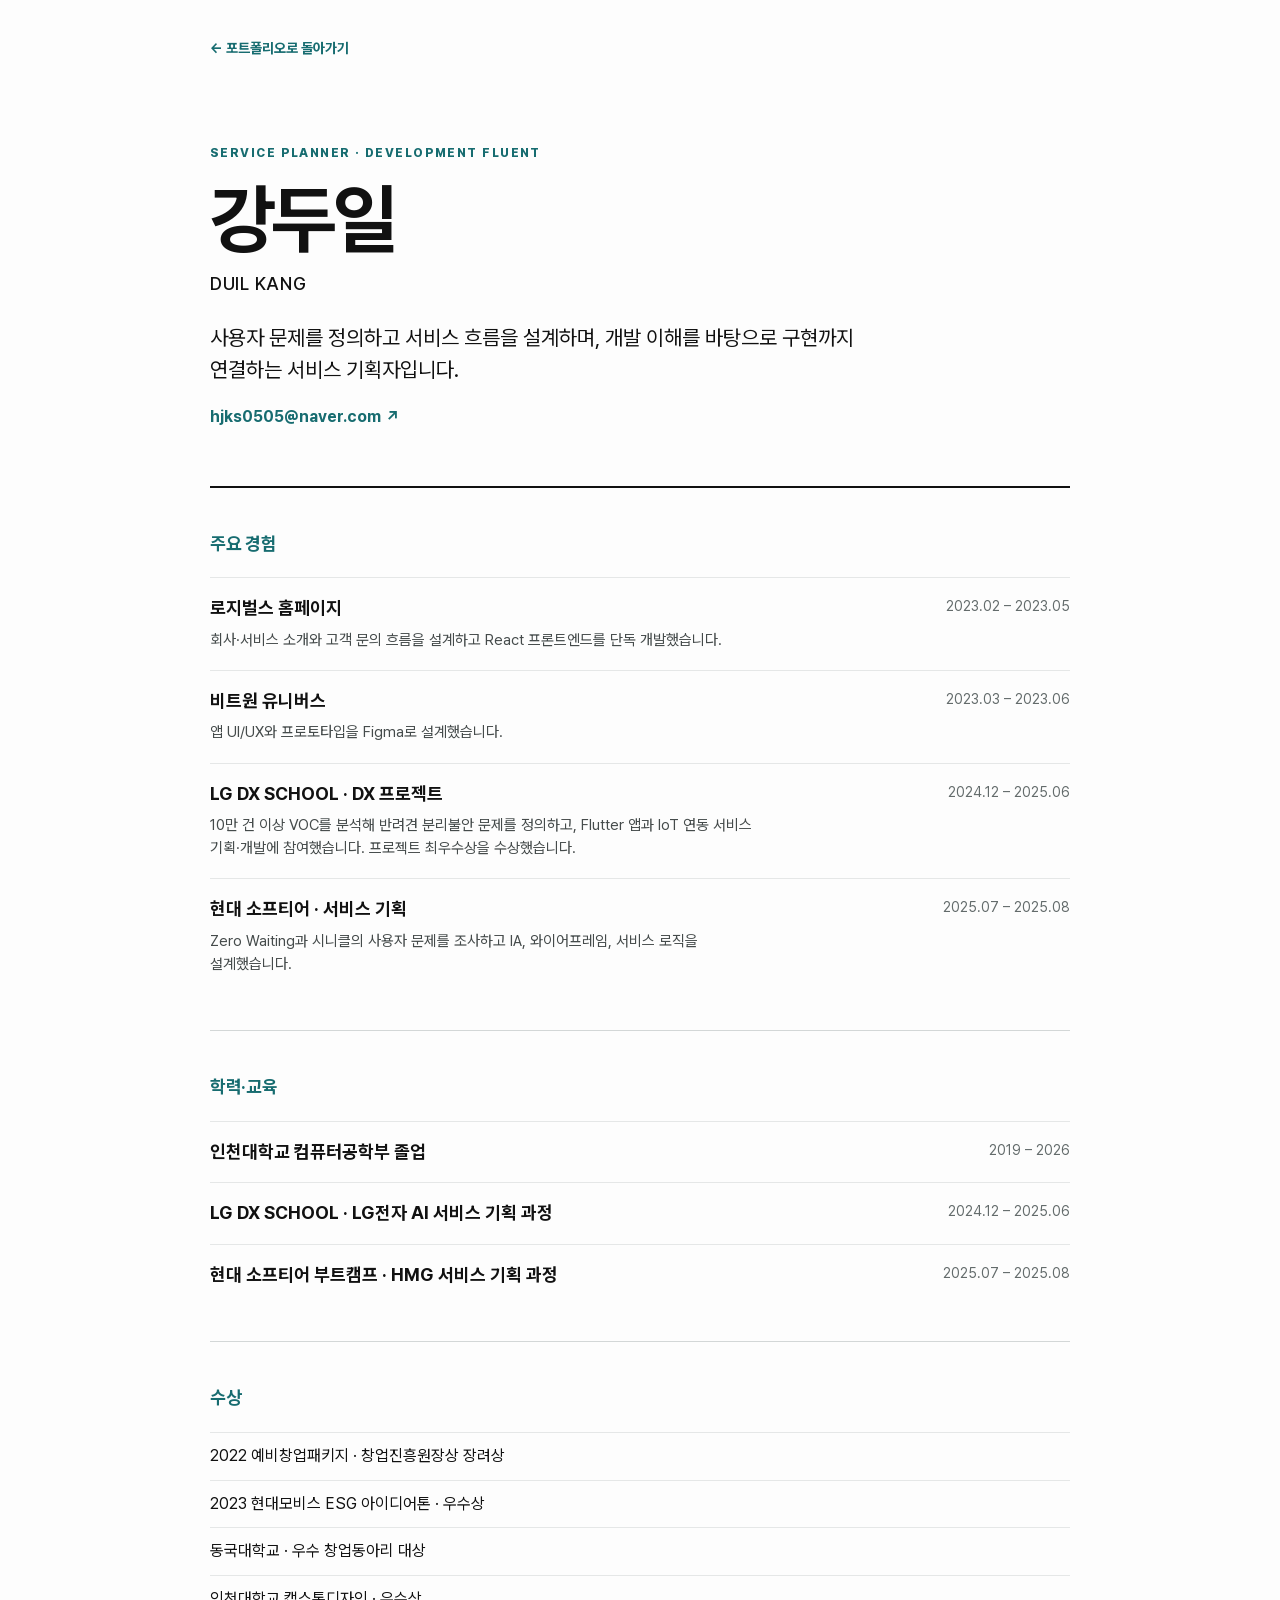
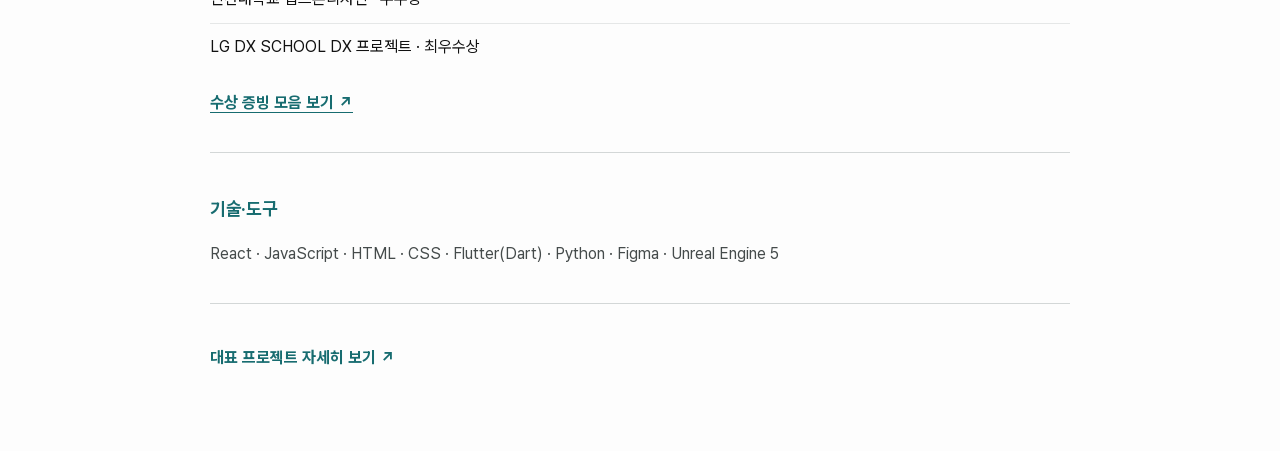
==== resume.html @ 3bc49fa0 "Publish portfolio site" ====
<!doctype html>
<html lang="ko">
<head>
  <meta charset="utf-8">
  <meta name="viewport" content="width=device-width, initial-scale=1">
  <title>강두일 | 이력서</title>
  <meta name="description" content="서비스 기획자 강두일의 주요 경험, 학력, 수상 및 기술 이력입니다.">
  <link rel="stylesheet" href="css/resume.css">
</head>
<body>
  <main class="resume-page">
    <header class="resume-header">
      <a class="back-link" href="index.html#contact">← 포트폴리오로 돌아가기</a>
      <p class="eyebrow">SERVICE PLANNER · DEVELOPMENT FLUENT</p>
      <h1>강두일 <span>DUIL KANG</span></h1>
      <p class="intro">사용자 문제를 정의하고 서비스 흐름을 설계하며, 개발 이해를 바탕으로 구현까지 연결하는 서비스 기획자입니다.</p>
      <a class="email-link" href="mailto:hjks0505@naver.com">hjks0505@naver.com ↗</a>
    </header>

    <section class="resume-section" aria-labelledby="experience-heading">
      <h2 id="experience-heading">주요 경험</h2>
      <div class="entry">
        <div><h3>로지벌스 홈페이지</h3><p>회사·서비스 소개와 고객 문의 흐름을 설계하고 React 프론트엔드를 단독 개발했습니다.</p></div>
        <time>2023.02 – 2023.05</time>
      </div>
      <div class="entry">
        <div><h3>비트원 유니버스</h3><p>앱 UI/UX와 프로토타입을 Figma로 설계했습니다.</p></div>
        <time>2023.03 – 2023.06</time>
      </div>
      <div class="entry">
        <div><h3>LG DX SCHOOL · DX 프로젝트</h3><p>10만 건 이상 VOC를 분석해 반려견 분리불안 문제를 정의하고, Flutter 앱과 IoT 연동 서비스 기획·개발에 참여했습니다. 프로젝트 최우수상을 수상했습니다.</p></div>
        <time>2024.12 – 2025.06</time>
      </div>
      <div class="entry">
        <div><h3>현대 소프티어 · 서비스 기획</h3><p>Zero Waiting과 시니클의 사용자 문제를 조사하고 IA, 와이어프레임, 서비스 로직을 설계했습니다.</p></div>
        <time>2025.07 – 2025.08</time>
      </div>
    </section>

    <section class="resume-section" aria-labelledby="education-heading">
      <h2 id="education-heading">학력·교육</h2>
      <div class="entry"><h3>인천대학교 컴퓨터공학부 졸업</h3><time>2019 – 2026</time></div>
      <div class="entry"><h3>LG DX SCHOOL · LG전자 AI 서비스 기획 과정</h3><time>2024.12 – 2025.06</time></div>
      <div class="entry"><h3>현대 소프티어 부트캠프 · HMG 서비스 기획 과정</h3><time>2025.07 – 2025.08</time></div>
    </section>

    <section class="resume-section" aria-labelledby="awards-heading">
      <h2 id="awards-heading">수상</h2>
      <ul class="plain-list">
        <li>2022 예비창업패키지 · 창업진흥원장상 장려상</li>
        <li>2023 현대모비스 ESG 아이디어톤 · 우수상</li>
        <li>동국대학교 · 우수 창업동아리 대상</li>
        <li>인천대학교 캡스톤디자인 · 우수상</li>
        <li>LG DX SCHOOL DX 프로젝트 · 최우수상</li>
      </ul>
      <a class="award-proof" href="https://www.figma.com/design/TJ1PYk25xvkmE8Gh16n5PC/%EA%B0%95%EB%91%90%EC%9D%BC_%EC%88%98%EC%83%81%EB%82%B4%EC%97%AD?node-id=0-1&amp;t=K2ObfmiC1MfEuUVk-1" target="_blank" rel="noopener noreferrer">수상 증빙 모음 보기 ↗</a>
    </section>

    <section class="resume-section" aria-labelledby="skills-heading">
      <h2 id="skills-heading">기술·도구</h2>
      <p>React · JavaScript · HTML · CSS · Flutter(Dart) · Python · Figma · Unreal Engine 5</p>
    </section>

    <footer><a href="index.html#work">대표 프로젝트 자세히 보기 ↗</a></footer>
  </main>
</body>
</html>
---- css/resume.css ----
@font-face {
  font-family: Pretendard;
  src: url('../font/Pretendard/PretendardVariable.woff2') format('woff2');
  font-style: normal;
  font-weight: 100 900;
  font-display: swap;
}

* { box-sizing: border-box; }
html { scroll-behavior: smooth; }
body {
  margin: 0;
  background: #fdfdfd;
  color: #111;
  font-family: Pretendard, sans-serif;
  line-height: 1.55;
}
a { color: inherit; }
a:focus-visible { outline: 2px solid #176c70; outline-offset: 5px; }
.resume-page { width: min(860px, calc(100% - 48px)); margin: 0 auto; padding: 36px 0 80px; }
.resume-header { padding: 0 0 56px; border-bottom: 2px solid #111; }
.back-link { display: inline-block; margin-bottom: 84px; color: #176c70; text-decoration: none; font-size: 14px; font-weight: 700; }
.back-link:hover, .email-link:hover, footer a:hover { text-decoration: underline; }
.eyebrow { margin: 0 0 16px; color: #176c70; font-size: 12px; font-weight: 800; letter-spacing: .12em; }
h1 { margin: 0; font-size: clamp(42px, 7vw, 76px); line-height: 1.1; letter-spacing: -.06em; }
h1 span { display: block; margin-top: 12px; font-size: clamp(14px, 1.5vw, 18px); font-weight: 500; letter-spacing: .04em; }
.intro { max-width: 680px; margin: 28px 0 18px; font-size: clamp(17px, 2vw, 21px); line-height: 1.55; word-break: keep-all; }
.email-link { color: #176c70; font-weight: 700; text-decoration: none; }
.resume-section { padding: 42px 0 36px; border-bottom: 1px solid #d3d7d7; }
.resume-section h2 { margin: 0 0 20px; color: #176c70; font-size: 18px; letter-spacing: -.02em; }
.entry { display: flex; justify-content: space-between; gap: 28px; padding: 18px 0; border-top: 1px solid #e5e7e7; }
.entry h3 { margin: 0; font-size: 18px; line-height: 1.35; }
.entry p { max-width: 570px; margin: 8px 0 0; color: #454b4b; font-size: 15px; word-break: keep-all; }
.entry time { flex: 0 0 auto; color: #636b6b; font-size: 14px; }
.plain-list { margin: 0; padding: 0; list-style: none; }
.plain-list li { padding: 11px 0; border-top: 1px solid #e5e7e7; }
.award-proof { display: inline-block; margin-top: 20px; color: #176c70; font-weight: 700; text-underline-offset: 4px; }
.resume-section > p { margin: 0; color: #454b4b; }
footer { margin-top: 42px; }
footer a { color: #176c70; font-weight: 700; text-decoration: none; }

@media (max-width: 600px) {
  .resume-page { width: min(100% - 36px, 860px); padding-top: 24px; }
  .back-link { margin-bottom: 64px; }
  .entry { display: block; }
  .entry time { display: block; margin-top: 8px; }
}

@media print {
  body { background: #fff; }
  .resume-page { width: 100%; padding: 0; }
  .back-link, footer { display: none; }
  .resume-header { padding-bottom: 28px; }
  .resume-section { padding: 24px 0 18px; break-inside: avoid; }
}
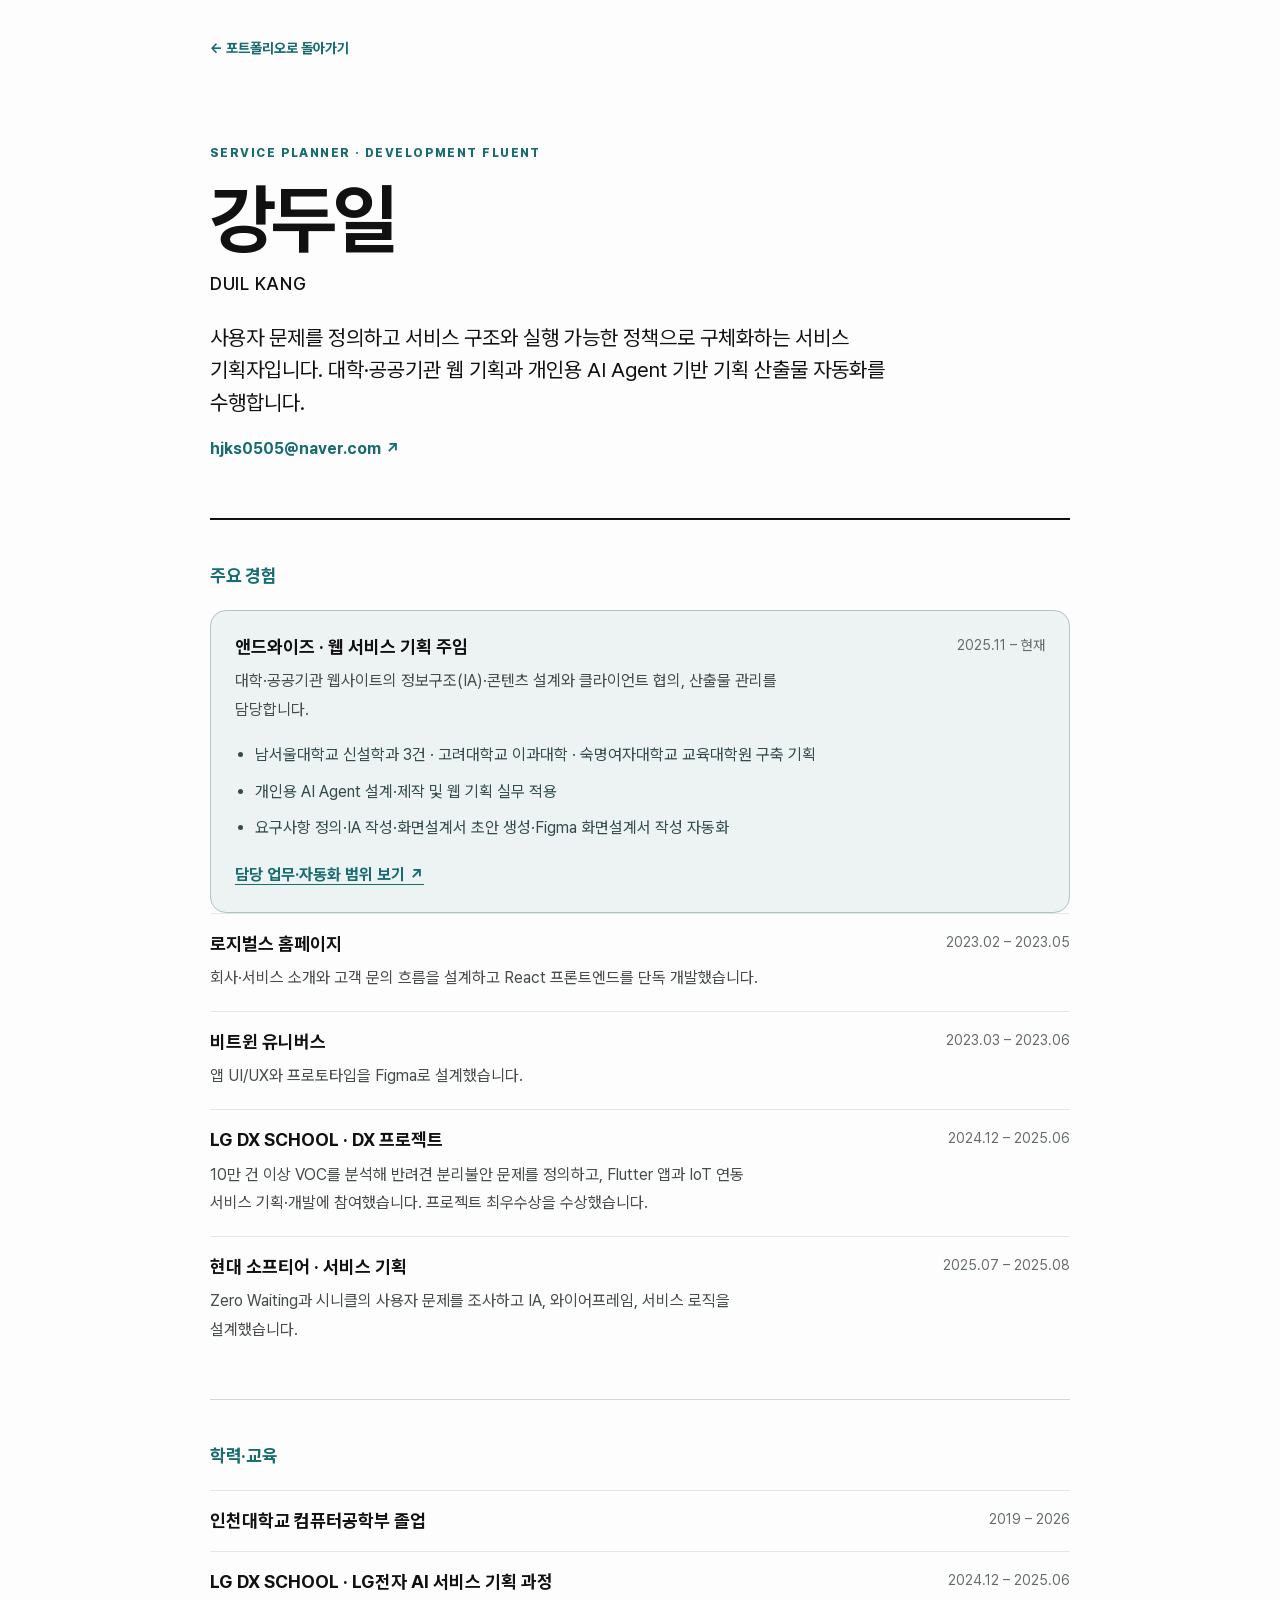
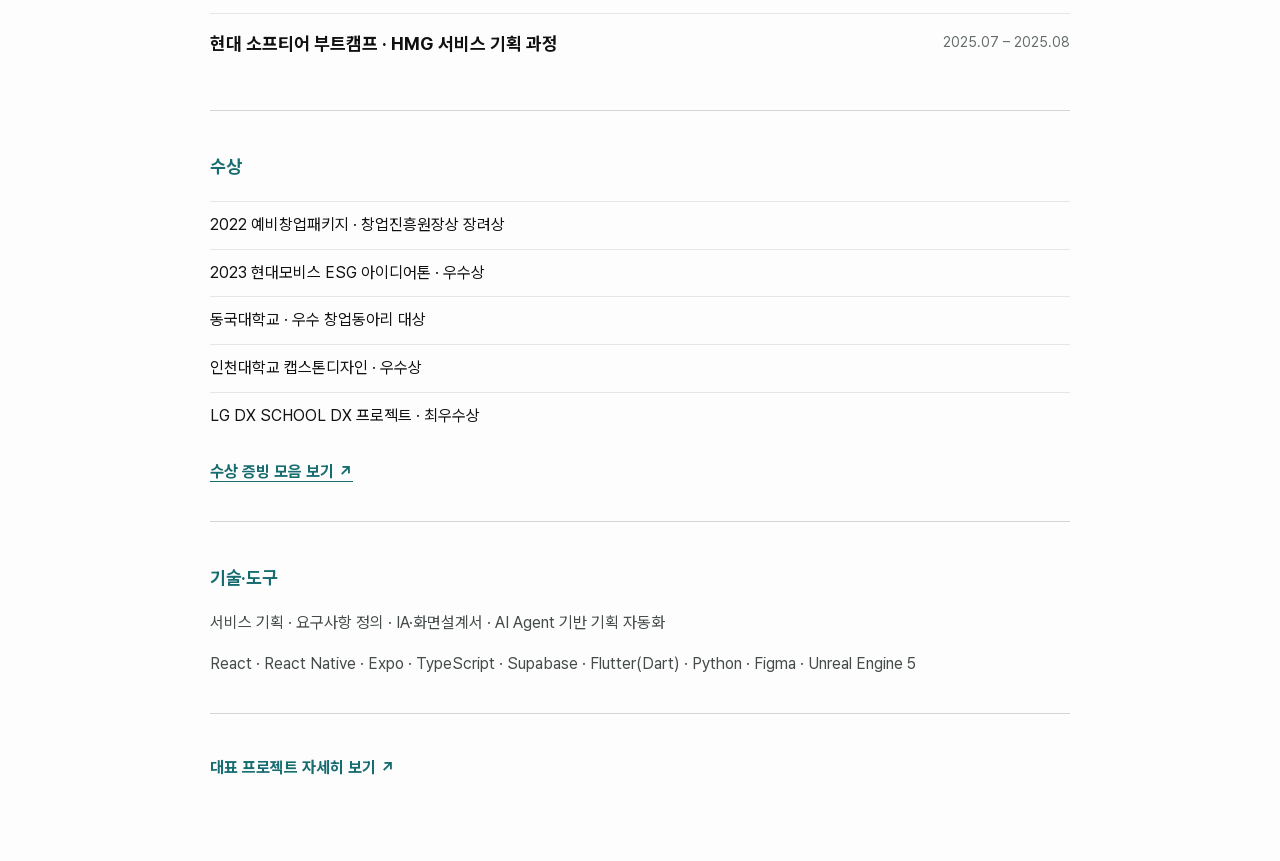
==== commit 64b93bb0: "Add Andwise planning experience and AI agent case study" ====
--- a/resume.html
+++ b/resume.html
@@ -13,18 +13,27 @@
       <a class="back-link" href="index.html#contact">← 포트폴리오로 돌아가기</a>
       <p class="eyebrow">SERVICE PLANNER · DEVELOPMENT FLUENT</p>
       <h1>강두일 <span>DUIL KANG</span></h1>
-      <p class="intro">사용자 문제를 정의하고 서비스 흐름을 설계하며, 개발 이해를 바탕으로 구현까지 연결하는 서비스 기획자입니다.</p>
+      <p class="intro">사용자 문제를 정의하고 서비스 구조와 실행 가능한 정책으로 구체화하는 서비스 기획자입니다. 대학·공공기관 웹 기획과 개인용 AI Agent 기반 기획 산출물 자동화를 수행합니다.</p>
       <a class="email-link" href="mailto:hjks0505@naver.com">hjks0505@naver.com ↗</a>
     </header>
 
     <section class="resume-section" aria-labelledby="experience-heading">
       <h2 id="experience-heading">주요 경험</h2>
+      <div class="entry entry--recent">
+        <div>
+          <h3>앤드와이즈 · 웹 서비스 기획 주임</h3>
+          <p>대학·공공기관 웹사이트의 정보구조(IA)·콘텐츠 설계와 클라이언트 협의, 산출물 관리를 담당합니다.</p>
+          <ul class="entry-details"><li>남서울대학교 신설학과 3건 · 고려대학교 이과대학 · 숙명여자대학교 교육대학원 구축 기획</li><li>개인용 AI Agent 설계·제작 및 웹 기획 실무 적용</li><li>요구사항 정의·IA 작성·화면설계서 초안 생성·Figma 화면설계서 작성 자동화</li></ul>
+          <a class="award-proof" href="index.html#andwise">담당 업무·자동화 범위 보기 ↗</a>
+        </div>
+        <time>2025.11 – 현재</time>
+      </div>
       <div class="entry">
         <div><h3>로지벌스 홈페이지</h3><p>회사·서비스 소개와 고객 문의 흐름을 설계하고 React 프론트엔드를 단독 개발했습니다.</p></div>
         <time>2023.02 – 2023.05</time>
       </div>
       <div class="entry">
-        <div><h3>비트원 유니버스</h3><p>앱 UI/UX와 프로토타입을 Figma로 설계했습니다.</p></div>
+        <div><h3>비트윈 유니버스</h3><p>앱 UI/UX와 프로토타입을 Figma로 설계했습니다.</p></div>
         <time>2023.03 – 2023.06</time>
       </div>
       <div class="entry">
@@ -58,7 +67,8 @@
 
     <section class="resume-section" aria-labelledby="skills-heading">
       <h2 id="skills-heading">기술·도구</h2>
-      <p>React · JavaScript · HTML · CSS · Flutter(Dart) · Python · Figma · Unreal Engine 5</p>
+      <p>서비스 기획 · 요구사항 정의 · IA·화면설계서 · AI Agent 기반 기획 자동화</p>
+      <p>React · React Native · Expo · TypeScript · Supabase · Flutter(Dart) · Python · Figma · Unreal Engine 5</p>
     </section>
 
     <footer><a href="index.html#work">대표 프로젝트 자세히 보기 ↗</a></footer>
--- a/css/resume.css
+++ b/css/resume.css
@@ -53,3 +53,10 @@
   .resume-header { padding-bottom: 28px; }
   .resume-section { padding: 24px 0 18px; break-inside: avoid; }
 }
+
+.entry--recent { background: #edf3f3; border: 1px solid #afc4c5; border-radius: 16px; padding: 24px; }
+.entry-details { padding-left: 20px; margin: 16px 0 0; color: #344b4d; font-size: 16px; line-height: 1.8; word-break: keep-all; }
+.entry-details li + li { margin-top: 8px; }
+.entry p { font-size: 16px; line-height: 1.8; }
+.resume-section > p + p { margin-top: 16px; }
+@media print { .entry--recent { padding: 18px; background: #fff; } }
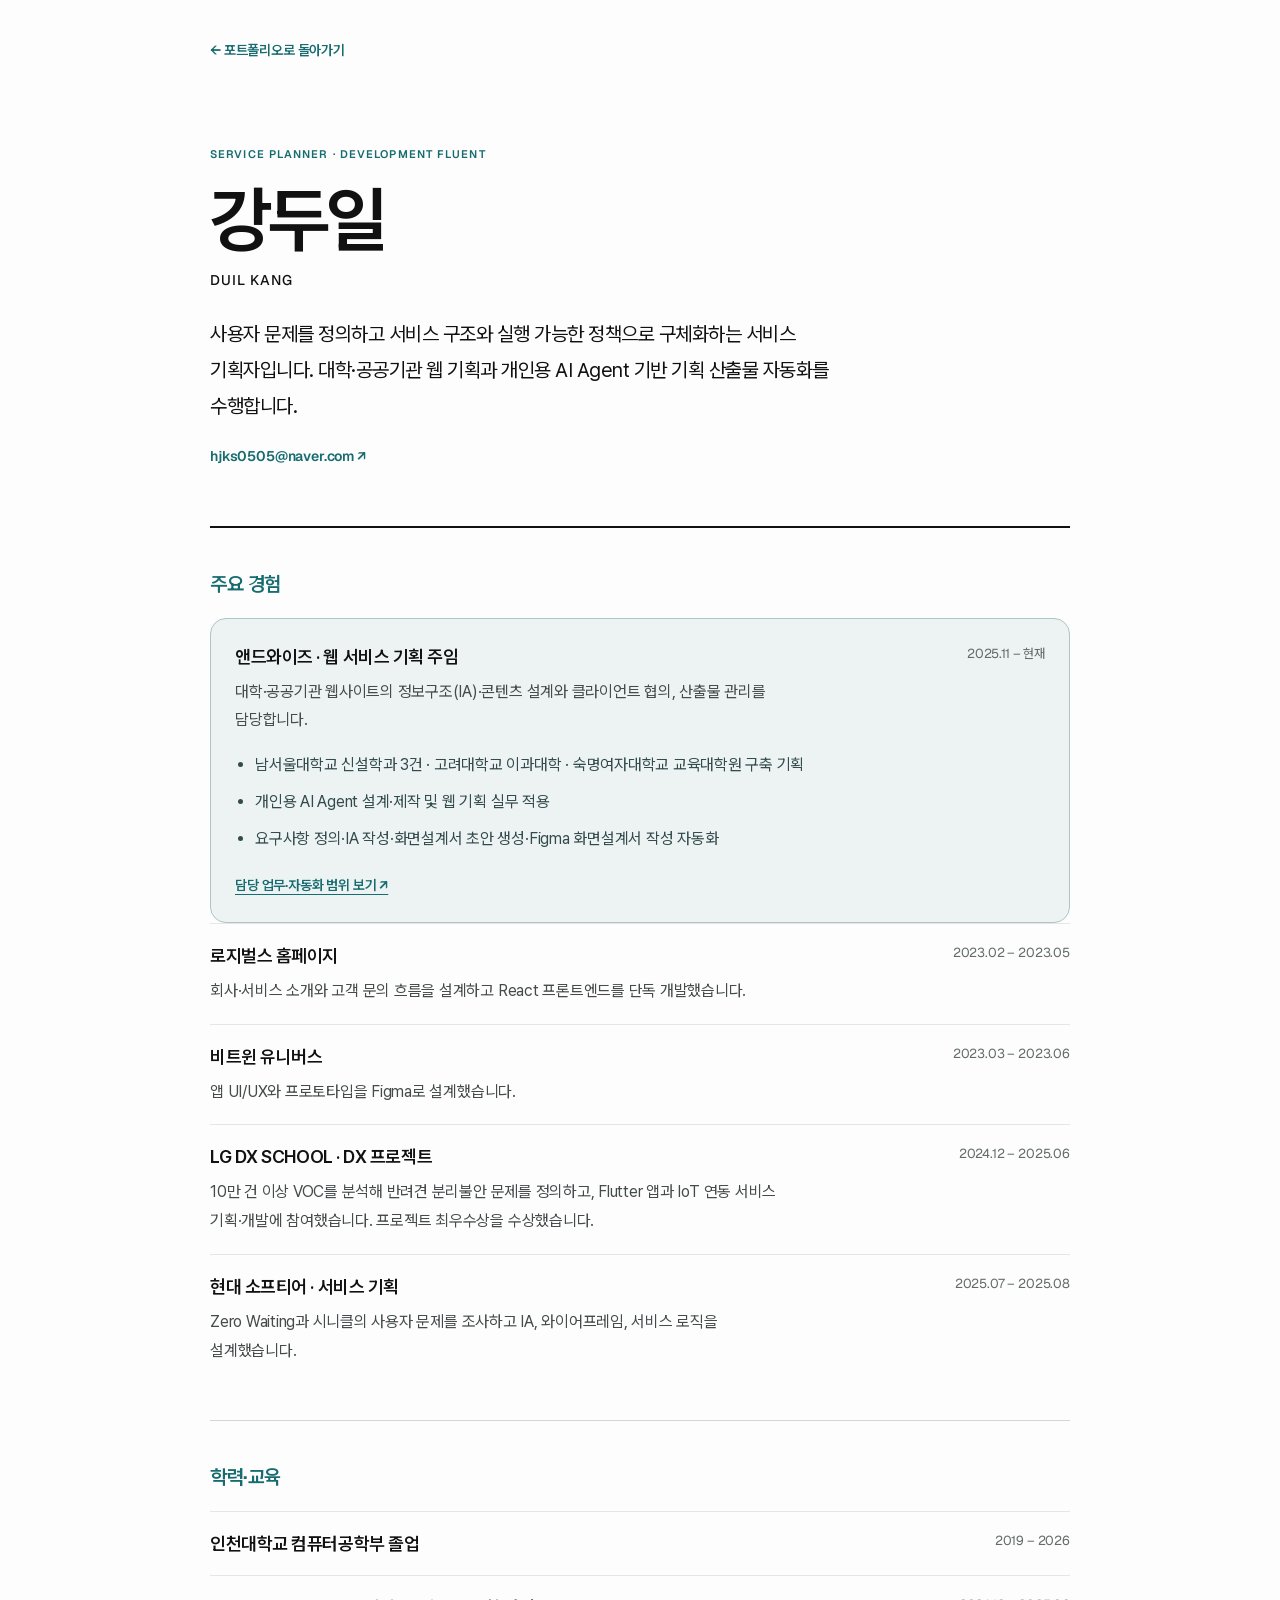
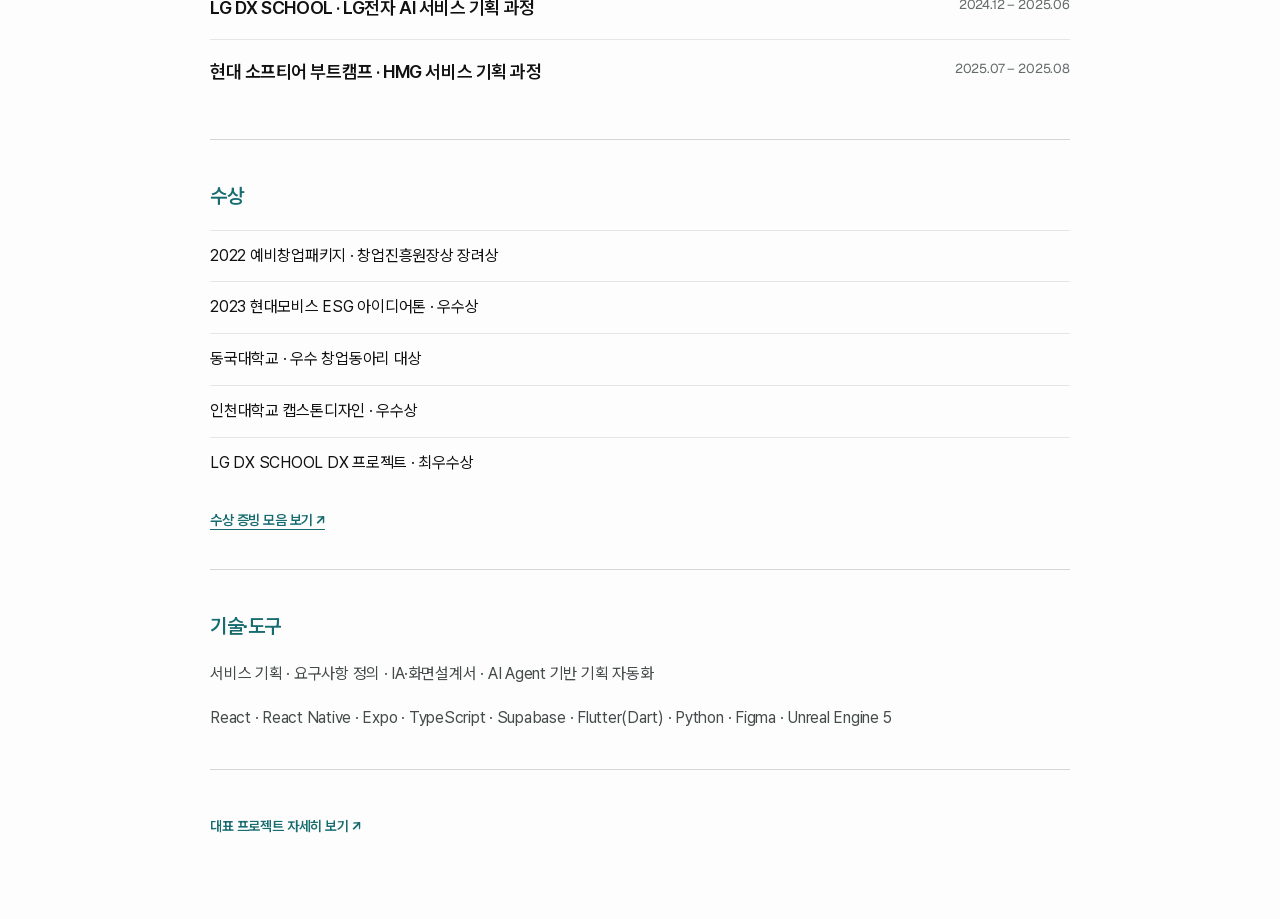
==== commit 86702b9a: "Refine portfolio typography and responsive project layouts" ====
--- a/resume.html
+++ b/resume.html
@@ -5,7 +5,11 @@
   <meta name="viewport" content="width=device-width, initial-scale=1">
   <title>강두일 | 이력서</title>
   <meta name="description" content="서비스 기획자 강두일의 주요 경험, 학력, 수상 및 기술 이력입니다.">
+  <link rel="preload" href="font/Pretendard/PretendardVariable.woff2" as="font" type="font/woff2" crossorigin>
+  <link rel="preload" href="font/Geist/GeistVariable.woff2" as="font" type="font/woff2" crossorigin>
+  <link rel="stylesheet" href="css/fonts.css">
   <link rel="stylesheet" href="css/resume.css">
+  <link rel="stylesheet" href="css/typography.css">
 </head>
 <body>
   <main class="resume-page">
--- a/css/fonts.css
+++ b/css/fonts.css
@@ -0,0 +1,30 @@
+/* Shared local variable fonts. Keep Korean glyphs out of platform-dependent fallbacks. */
+@font-face {
+  font-family: 'Pretendard';
+  src: url('../font/Pretendard/PretendardVariable.woff2') format('woff2');
+  font-style: normal;
+  font-weight: 100 900;
+  font-display: swap;
+}
+
+@font-face {
+  font-family: 'Geist';
+  src: url('../font/Geist/GeistVariable.woff2') format('woff2');
+  font-style: normal;
+  font-weight: 100 900;
+  font-display: swap;
+}
+
+:root {
+  --font-body: 'Pretendard', 'Apple SD Gothic Neo', 'Noto Sans KR', system-ui, sans-serif;
+  --font-display: 'Geist', 'Pretendard', 'Apple SD Gothic Neo', system-ui, sans-serif;
+  --font-ui: var(--font-display);
+  --weight-regular: 400;
+  --weight-medium: 500;
+  --weight-semibold: 600;
+  --weight-bold: 650;
+  --text-heading: clamp(28px, 2.6vw, 40px);
+  --text-body: 18px;
+  --text-ui: 14px;
+  --text-caption: 13px;
+}
--- a/css/resume.css
+++ b/css/resume.css
@@ -1,18 +1,10 @@
-@font-face {
-  font-family: Pretendard;
-  src: url('../font/Pretendard/PretendardVariable.woff2') format('woff2');
-  font-style: normal;
-  font-weight: 100 900;
-  font-display: swap;
-}
-
 * { box-sizing: border-box; }
 html { scroll-behavior: smooth; }
 body {
   margin: 0;
   background: #fdfdfd;
   color: #111;
-  font-family: Pretendard, sans-serif;
+  font-family: var(--font-body);
   line-height: 1.55;
 }
 a { color: inherit; }
--- a/css/typography.css
+++ b/css/typography.css
@@ -0,0 +1,195 @@
+/* One type system for the portfolio and standalone resume. Layouts remain section-owned. */
+body {
+  font-family: var(--font-body);
+  font-size: 16px;
+  font-weight: var(--weight-regular);
+  line-height: 1.7;
+  letter-spacing: -.01em;
+  font-synthesis: none;
+}
+:where(h1, h2, h3, h4) { text-wrap: balance; word-break: keep-all; }
+:where(button, input, textarea, select) { font-family: var(--font-ui); }
+
+/* Navigation and the wordmark use the same sans family as the display text. */
+.brand .logo { display: flex; align-items: baseline; line-height: 1.05; }
+.brand .logo-pre, .brand .logo-m, .brand .logo-post {
+  font-family: var(--font-display);
+  font-size: 25px;
+  font-weight: var(--weight-bold);
+  line-height: 1.05;
+  letter-spacing: -.055em;
+}
+.brand .tag { margin-top: 1px; font-family: var(--font-display); font-size: 25px; font-weight: var(--weight-medium); letter-spacing: -.055em; line-height: 1.05; }
+.nav .idx, .nav .lbl { font-family: var(--font-ui); font-size: 14px; font-weight: var(--weight-medium); letter-spacing: .015em; }
+.nav .idx { font-variant-numeric: tabular-nums; }
+body:not(.ui-light) .nav a::after, body.at-about .nav a::after { background: #235566; }
+.profile, .ui .profile, .ui-about .profile { font-family: var(--font-ui); font-size: 14px; font-weight: var(--weight-regular); line-height: 1.5; letter-spacing: -.015em; }
+.profile-name { font-weight: var(--weight-semibold); line-height: 1.3; }
+.ui .profile-name .profile-A, .ui-about .profile-name .profile-A { font: inherit; letter-spacing: inherit; }
+.scroll-hint { font-family: var(--font-ui); font-weight: var(--weight-medium); font-size: 12px; letter-spacing: .035em; }
+.scroll-word { font-family: var(--font-display); font-size: 18px; font-weight: var(--weight-medium); letter-spacing: -.025em; }
+.thumb-cap { font-family: var(--font-ui); font-size: 12px; font-weight: var(--weight-medium); letter-spacing: .04em; }
+.work-title .title { font-family: var(--font-display); font-size: 32px; font-weight: var(--weight-semibold); letter-spacing: -.04em; line-height: 1.25; }
+
+/* Intro and About. */
+.venn-label, .footer-venn .venn-label { font-family: var(--font-display); font-size: 42px; font-weight: var(--weight-medium); letter-spacing: -.04em; }
+.hero-message__eyebrow, .contact-content__eyebrow { font-family: var(--font-ui); font-size: 11px; font-weight: var(--weight-semibold); letter-spacing: .1em; line-height: 1.6; }
+.hero-message h1 { font-family: var(--font-display); font-size: clamp(28px, 2.6vw, 38px); font-weight: 550; line-height: 1.32; letter-spacing: -.045em; }
+.hero-message h1 strong { font-weight: var(--weight-bold); }
+.hero-message__summary { font-size: 16px; font-weight: var(--weight-regular); line-height: 1.8; letter-spacing: -.02em; }
+.hero-message__link { font-family: var(--font-ui); font-size: 14px; font-weight: var(--weight-semibold); letter-spacing: -.015em; }
+.about-under__title { margin-right: 0; gap: 0; font-family: var(--font-display); font-size: clamp(110px, 23vw, 300px); font-weight: var(--weight-semibold); letter-spacing: -.07em; line-height: 1; }
+.about-under__A, .about-under__rest { font: inherit; letter-spacing: inherit; margin: 0; top: 0; -webkit-text-stroke: 0; text-shadow: none; }
+.about-stage .glass-badge { font-family: var(--font-body); font-size: 15px; font-weight: var(--weight-medium); line-height: 1.6; letter-spacing: -.025em; }
+.about-desc--center p { font-size: 18px; font-weight: var(--weight-regular); line-height: 1.9; letter-spacing: -.02em; }
+.about-desc--center .em { font-weight: var(--weight-medium); }
+.resume-sec-title { font-family: var(--font-display); font-style: normal; font-size: clamp(25px, 2.2vw, 34px); font-weight: var(--weight-semibold); line-height: 1.2; letter-spacing: -.045em; }
+.resume-sec-title::before { font-family: var(--font-ui); font-size: 12px; font-weight: var(--weight-medium); letter-spacing: .04em; }
+.ri-left { font-family: var(--font-body); font-size: 17px; font-weight: var(--weight-medium); line-height: 1.8; letter-spacing: -.025em; }
+.ri-detail { font-size: 15px; font-weight: var(--weight-regular); line-height: 1.85; letter-spacing: -.015em; }
+.ri-right { font-family: var(--font-ui); font-size: 13px; font-weight: var(--weight-regular); line-height: 1.65; letter-spacing: -.01em; }
+.skill-label { font-family: var(--font-ui); font-size: 16px; font-weight: var(--weight-medium); letter-spacing: -.015em; }
+.skills { min-width: 0; justify-content: flex-start; overflow-x: auto; }
+.skill-detail h3 { font-family: var(--font-display); font-size: 28px; font-weight: var(--weight-semibold); line-height: 1.2; letter-spacing: -.04em; }
+.skill-detail p { font-size: 15px; font-weight: var(--weight-regular); line-height: 1.7; letter-spacing: -.015em; }
+
+/* Selected work: 600-weight titles, regular body copy, and readable supporting text. */
+#work .work-heading { font-family: var(--font-display); font-size: var(--text-heading); font-weight: var(--weight-semibold); line-height: 1.3; letter-spacing: -.04em; width: min(100%, 380px); }
+#work .planning-info .work-heading { width: auto; }
+#work .work-summary { font-family: var(--font-body); font-size: var(--text-body); font-weight: var(--weight-regular); line-height: 1.8; letter-spacing: -.02em; }
+#work .work-proof { font-family: var(--font-body); font-size: 15px; font-weight: var(--weight-regular); line-height: 1.8; letter-spacing: -.015em; }
+#work .work-number { font-family: var(--font-ui); font-size: 13px; font-weight: var(--weight-medium); line-height: 1.5; letter-spacing: .06em; }
+#work .work-tags li { font-family: var(--font-ui); font-size: 12px; font-weight: var(--weight-medium); line-height: 1.5; letter-spacing: .015em; }
+#work .work-evidence { font-size: 14px; font-weight: var(--weight-medium); line-height: 1.6; }
+#work .work-btn { font-family: var(--font-ui); font-size: 14px; font-weight: 550; letter-spacing: -.015em; line-height: 1.5; }
+.planning-period { font-family: var(--font-body); font-size: 13px; font-weight: var(--weight-regular); line-height: 1.7; }
+.visual-wordmark { font-family: var(--font-display); font-size: 32px; font-weight: var(--weight-semibold); line-height: 1.1; letter-spacing: -.055em; }
+.visual-wordmark em { font-style: normal; }
+.visual-masthead > span:last-child { font-family: var(--font-ui); font-size: 11px; font-weight: var(--weight-medium); line-height: 1.5; letter-spacing: .06em; }
+.agent-visual-intro { font-family: var(--font-display); font-size: clamp(40px, 3.7vw, 54px); font-weight: 550; line-height: 1.02; letter-spacing: -.055em; }
+.agent-visual-intro em { font-style: normal; font-weight: 550; }
+.agent-visual-intro > span { font-family: var(--font-body); font-size: 14px; font-weight: var(--weight-regular); line-height: 1.65; letter-spacing: -.02em; }
+.agent-pipeline li > span { font-family: var(--font-ui); font-size: 10px; font-weight: var(--weight-medium); }
+.agent-pipeline strong { font-family: var(--font-body); font-size: 13px; font-weight: var(--weight-medium); line-height: 1.6; letter-spacing: -.025em; }
+.agent-shot-top { font-family: var(--font-ui); font-size: 11px; font-weight: var(--weight-medium); letter-spacing: .045em; line-height: 1.4; }
+.agent-shot-empty > strong { font-family: var(--font-body); font-size: 18px; font-weight: var(--weight-medium); letter-spacing: -.025em; }
+.agent-shot-empty > span:last-child { font-family: var(--font-body); font-size: 13px; font-weight: var(--weight-regular); line-height: 1.7; letter-spacing: -.015em; }
+.agent-shot figcaption { font-family: var(--font-ui); font-size: 10px; font-weight: var(--weight-medium); letter-spacing: .06em; line-height: 1.4; }
+.andwise-context h3 { font-family: var(--font-body); font-size: 14px; font-weight: var(--weight-medium); letter-spacing: -.02em; }
+.andwise-context p { font-size: 14px; font-weight: var(--weight-regular); line-height: 1.8; letter-spacing: -.02em; }
+.andwise-context ul { font-size: 13px; font-weight: var(--weight-regular); line-height: 1.8; letter-spacing: -.02em; }
+.planning-next { font-family: var(--font-ui); font-size: 13px; font-weight: var(--weight-medium); }
+.planning-next > span:first-child { font-size: 10px; font-weight: var(--weight-medium); letter-spacing: .07em; }
+
+/* All project drawers share the same title and reading styles. */
+.section-peek__title, .planning-detail .section-peek__title { font-family: var(--font-display); font-size: 30px; font-weight: var(--weight-semibold); line-height: 1.35; letter-spacing: -.035em; }
+.section-peek__meta, .planning-detail .section-peek__meta { font-family: var(--font-ui); font-size: 13px; font-weight: var(--weight-regular); line-height: 1.7; letter-spacing: -.01em; }
+.section-peek__desc, .planning-detail .section-peek__desc { font-family: var(--font-body); font-size: 16px; font-weight: var(--weight-regular); line-height: 1.85; letter-spacing: -.015em; }
+b.section-peek__desc { font-size: 16px; font-weight: var(--weight-semibold); line-height: 1.7; }
+.section-peek__scroll { font-size: 15px; font-weight: var(--weight-regular); line-height: 1.9; letter-spacing: -.015em; }
+.section-peek__scroll b { font-weight: var(--weight-semibold); }
+.section-peek__close { font-family: var(--font-ui); font-size: 13px; font-weight: var(--weight-medium); line-height: 1.4; }
+.planning-detail h4 { font-size: 14px; font-weight: var(--weight-semibold); line-height: 1.6; }
+.detail-kicker { font-size: 11px; font-weight: var(--weight-medium); line-height: 1.5; }
+.detail-projects li { font-size: 16px; font-weight: var(--weight-medium); line-height: 1.6; }
+.detail-projects small { font-size: 14px; font-weight: var(--weight-regular); line-height: 1.8; }
+.planning-detail section p, .planning-detail section > ul:not(.detail-projects) { font-size: 16px; font-weight: var(--weight-regular); line-height: 1.85; letter-spacing: -.015em; }
+.detail-media-note { font-size: 13px; line-height: 1.8; }
+
+/* Archive and Contact retain their layouts with a quieter, consistent type scale. */
+#archive .animated-text { font-family: var(--font-display); font-size: clamp(32px, 6.7vw, 88px); line-height: 1.12; letter-spacing: -.055em; }
+#archive .word-group { font-family: var(--font-display); font-weight: var(--weight-medium); letter-spacing: -.045em; }
+#archive .animated-tit { font-family: var(--font-ui); font-style: normal; font-size: 13px; font-weight: var(--weight-semibold); line-height: 1.6; letter-spacing: .09em; }
+.strengths-eyebrow { font-family: var(--font-ui); font-size: 13px; font-weight: var(--weight-medium); letter-spacing: .06em; }
+.strengths-title { font-family: var(--font-display); font-size: clamp(26px, 3.3vw, 48px); font-weight: var(--weight-semibold); line-height: 1.2; letter-spacing: -.045em; }
+.strength-card figcaption { font-family: var(--font-body); font-size: 15px; font-weight: var(--weight-medium); line-height: 1.7; letter-spacing: -.02em; }
+#archive .note-eyebrow { font-family: var(--font-ui); font-size: 12px; font-weight: var(--weight-medium); line-height: 1.5; letter-spacing: .06em; }
+#archive .note-title { font-family: var(--font-display); font-size: 28px; font-weight: var(--weight-semibold); line-height: 1.3; letter-spacing: -.04em; }
+#archive .note-desc { font-family: var(--font-body); font-size: 16px; font-weight: var(--weight-regular); line-height: 1.85; letter-spacing: -.02em; }
+.contact-content h2 { font-family: var(--font-display); font-size: clamp(36px, 4.6vw, 64px); font-weight: var(--weight-semibold); line-height: 1.2; letter-spacing: -.045em; }
+.contact-content__description { font-size: 18px; font-weight: var(--weight-regular); line-height: 1.85; letter-spacing: -.02em; }
+.contact-actions a { font-family: var(--font-ui); font-size: 15px; font-weight: var(--weight-semibold); line-height: 1.5; letter-spacing: -.015em; }
+.contact-content__address { font-family: var(--font-ui); font-size: 15px; font-weight: var(--weight-medium); letter-spacing: -.015em; }
+.footer-left .logo { display: flex; align-items: baseline; margin-bottom: 0; line-height: 1.05; }
+.footer-left .logo-pre, .footer-left .logo-m, .footer-left .logo-post, .footer-left .tag { font-family: var(--font-display); font-size: clamp(40px, 8.5vw, 124px); font-weight: var(--weight-semibold); line-height: 1.05; letter-spacing: -.065em; -webkit-text-stroke: 0; }
+.footer-left .tag { margin-top: 0; padding-left: 0; font-weight: var(--weight-medium); }
+#contact .copyright { font-family: var(--font-ui); font-size: 12px; font-weight: var(--weight-regular); line-height: 1.7; letter-spacing: -.01em; }
+
+/* The downloadable/printable resume follows the same families and weight hierarchy. */
+.resume-page .eyebrow { font-family: var(--font-ui); font-size: 11px; font-weight: var(--weight-semibold); letter-spacing: .1em; }
+.resume-page h1 { font-family: var(--font-display); font-size: clamp(44px, 7vw, 72px); font-weight: var(--weight-bold); line-height: 1.12; letter-spacing: -.055em; }
+.resume-page h1 span { font-family: var(--font-ui); font-size: 14px; font-weight: var(--weight-medium); letter-spacing: .07em; }
+.resume-page .intro { font-size: 20px; font-weight: var(--weight-regular); line-height: 1.8; letter-spacing: -.025em; }
+.resume-page .resume-section h2 { font-family: var(--font-display); font-size: 20px; font-weight: var(--weight-semibold); line-height: 1.4; letter-spacing: -.025em; }
+.resume-page .entry h3 { font-size: 18px; font-weight: var(--weight-semibold); line-height: 1.5; letter-spacing: -.025em; }
+.resume-page .entry p, .resume-page .entry-details, .resume-page .plain-list, .resume-page .resume-section > p { font-size: 16px; font-weight: var(--weight-regular); line-height: 1.8; letter-spacing: -.015em; }
+.resume-page .entry time { font-family: var(--font-ui); font-size: 13px; font-weight: var(--weight-regular); line-height: 1.7; }
+.resume-page .back-link, .resume-page .email-link, .resume-page .award-proof, .resume-page footer a { font-family: var(--font-ui); font-size: 14px; font-weight: var(--weight-semibold); line-height: 1.6; }
+
+@media (min-width: 1081px) {
+  .about-body .resume { padding-left: 140px; }
+  #archive .animated-tit { margin-left: 180px; }
+}
+@media (min-width: 1081px) and (max-height: 820px) {
+  .visual-wordmark { font-size: 29px; }
+  .agent-visual-intro { font-size: 42px; }
+  #work .work-summary { font-size: 16px; line-height: 1.8; }
+  #work .work-proof { font-size: 14px; }
+  #work .work-heading { font-size: 34px; }
+  .andwise-context p { font-size: 13px; }
+  .andwise-context ul { font-size: 12px; }
+}
+@media (max-width: 1080px) {
+  #ui-portal::before { content: ''; position: fixed; inset: 0 0 auto; height: 116px; background: linear-gradient(#11151b 82%, #11151b00); pointer-events: none; }
+  body.ui-light #ui-portal::before { background: linear-gradient(#fdfdfd 82%, #fdfdfd00); }
+  .brand .logo-pre, .brand .logo-m, .brand .logo-post, .brand .tag { font-size: 25px; }
+  #work .work-heading { font-size: 34px; }
+  .about-desc--center p { font-size: 17px; }
+}
+@media (max-width: 700px) {
+  .nav .idx, .nav .lbl, .ui .nav .idx, .ui .nav .lbl { font-size: 11px; font-weight: var(--weight-medium); letter-spacing: .01em; }
+  .hero-message h1 { font-size: clamp(25px, 6.4vw, 30px); line-height: 1.35; }
+  .hero-message__summary { font-size: 14px; line-height: 1.8; }
+  .hero-message__eyebrow { font-size: 10px; }
+  .hero-message__link { font-size: 13px; }
+  .about-stage .glass-badge { font-size: 13px; line-height: 1.7; }
+  .about-desc--center p { font-size: 16px; line-height: 1.9; }
+  .about-body .resume { padding-inline: 0; }
+  .about-body .resume-item { flex-direction: column; align-items: flex-start; gap: 6px; padding-block: 16px; }
+  .about-body .ri-right { white-space: normal; }
+  .resume-sec-title { font-size: 26px; }
+  .ri-left { font-size: 16px; }
+  .ri-right { font-size: 12px; }
+  .ri-detail { font-size: 14px; }
+  #work .work-heading { font-size: 28px; line-height: 1.35; }
+  #work .work-summary { font-size: 16px; line-height: 1.85; }
+  #work .work-proof { font-size: 14px; line-height: 1.8; }
+  #work .work-number { font-size: 12px; }
+  #work .work-btn { font-size: 14px; }
+  .planning-period { font-size: 12px; }
+  .visual-wordmark { font-size: clamp(22px, 6.7vw, 26px); }
+  .visual-masthead > span:last-child { font-size: 9px; }
+  .agent-visual-intro { font-size: clamp(30px, 9.5vw, 40px); }
+  .agent-visual-intro > span { font-size: 12px; }
+  .agent-pipeline strong { font-size: 12px; word-break: keep-all; }
+  .agent-shot-top { font-size: 10px; }
+  .agent-shot-empty > strong { font-size: 16px; }
+  .agent-shot-empty > span:last-child { font-size: 12px; }
+  .agent-shot figcaption { font-size: 9px; }
+  .andwise-context h3 { font-size: 14px; }
+  .andwise-context p, .andwise-context ul { font-size: 13px; }
+  .planning-next { font-size: 12px; }
+  .planning-next > span:first-child { font-size: 9px; }
+  .section-peek__title, .planning-detail .section-peek__title { font-size: 26px; }
+  .section-peek__desc, .planning-detail .section-peek__desc { font-size: 16px; }
+  .strengths-title { font-size: 28px; line-height: 1.3; }
+  #archive .note-title { font-size: 24px; }
+  .contact-content h2 { font-size: 38px; }
+  .contact-content__description { font-size: 16px; }
+  .resume-page .intro { font-size: 17px; }
+}
+@media print {
+  .resume-page h1 { font-size: 42px; }
+  .resume-page .intro { font-size: 16px; }
+  .resume-page .entry p, .resume-page .entry-details, .resume-page .plain-list, .resume-page .resume-section > p { font-size: 12px; }
+}
